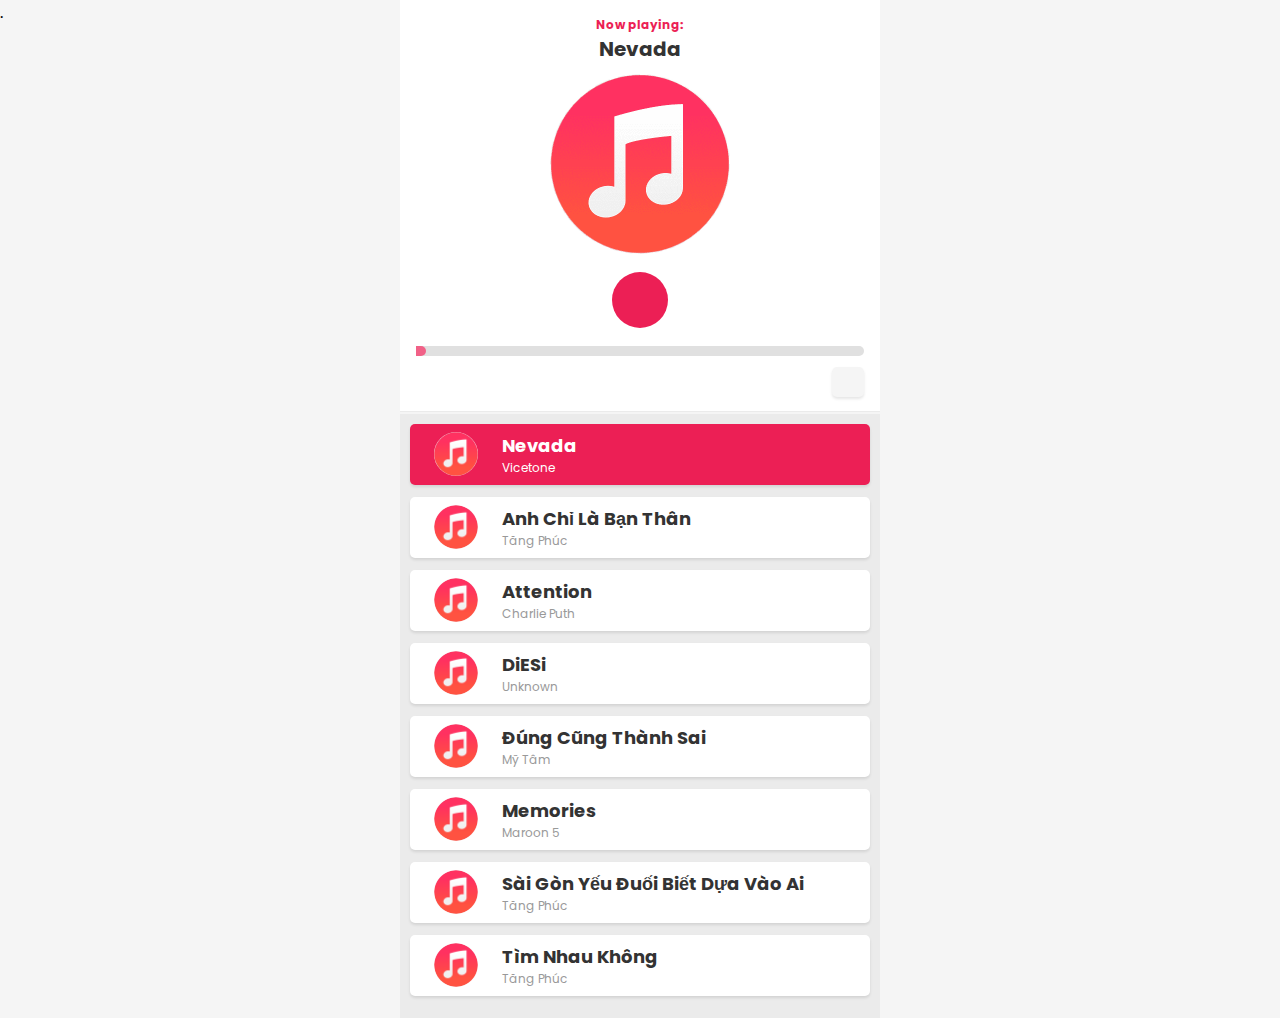
==== index.html @ ce7b5829 "post music player" ====
<!DOCTYPE html>
<html lang="en">

<head>
    <meta name="viewport" content="width=device-width, initial-scale=1.0">
    <title>MP6 VN</title>
    <link rel="stylesheet" href="https://cdnjs.cloudflare.com/ajax/libs/font-awesome/5.15.2/css/all.min.css"
        integrity="sha512-HK5fgLBL+xu6dm/Ii3z4xhlSUyZgTT9tuc/hSrtw6uzJOvgRr2a9jyxxT1ely+B+xFAmJKVSTbpM/CuL7qxO8w=="
        crossorigin="anonymous" />
    <link rel="shortcut icon" type="image/jpg" href="./Thumbnail/Zeref.jpg" />
    <link rel="preconnect" href="https://fonts.gstatic.com">
    <link href="https://fonts.googleapis.com/icon?family=Material+Icons" rel="stylesheet">
    <link href="https://fonts.googleapis.com/css2?family=Poppins:wght@300;400;600&display=swap" rel="stylesheet">
    <link rel="stylesheet" href="./musicPlayer.css">
    <link rel="stylesheet" href="./form.css">
    <link rel="stylesheet" href="./option.css">
</head>
.

<body>
    <div class="form-body">
        <form action="#" name="form-1">
            <div class="container">
                <form action="#" name="form-2">
                    <div class="song-details">
                        <div class="input-box">
                            <span class="details">Tên bài hát</span>
                            <input type="text" placeholder="Tên bài hát..." required>
                        </div>
                        <div class="input-box">
                            <span class="details">Tên ca sĩ</span>
                            <input type="text" placeholder="Tên ca sĩ..." required>
                        </div>
                    </div>
                    <div class="upload-file">
                        <input type="file" id="file" accept="audio/*, .mp4" required>
                        <label for="file">
                            <div class="upload">
                                <i class="fas fa-arrow-circle-up"></i>
                                <span>Upload</span>
                            </div>
                        </label>
                        <span id="file-name"></span>
                    </div>
                    <div class="confirm">
                        <button id="btn-cancel">Hủy</button>
                        <button id="btn-ok">Thêm</button>
                    </div>
                </form>
            </div>
        </form>
    </div>
    <div class="player">
        <!-- Dashboard -->
        <div class="dashboard">
            <!-- Header -->
            <header>
                <h4>Now playing:</h4>
                <h2>String 57th & 9th</h2>
            </header>

            <!-- CD -->
            <div class="cd">
                <div class="cd-thumb"
                    style="background-image: url('https://i.ytimg.com/vi/jTLhQf5KJSc/maxresdefault.jpg')">
                </div>
            </div>

            <!-- Control -->
            <div class="control">
                <div class="btn btn-repeat">
                    <i class="fas fa-redo"></i>
                </div>
                <div class="btn btn-prev">
                    <i class="fas fa-step-backward"></i>
                </div>
                <div class="btn btn-toggle-play">
                    <i class="fas fa-pause icon-pause"></i>
                    <i class="fas fa-play icon-play"></i>
                </div>
                <div class="btn btn-next">
                    <i class="fas fa-step-forward"></i>
                </div>
                <div class="btn btn-random">
                    <i class="fas fa-random"></i>
                </div>
            </div>

            <input id="progress" class="progress" type="range" value="0" step="1" min="0" max="100">
            <!-- <div class="progress-bar">
                <div class="progress-done">
                </div>
            </div> -->
            <span class="volume-change">
                <i class="fas fa-volume-up"></i> <!-- normal -->
                <i class="fas fa-volume-mute"></i>
                <i class="fas fa-volume-down"></i>
                <input id="volume" class="volume" type="range" value="1" step="0.1" min="0" max="1">
            </span>

            <!-- Import new song into Playlist -->
            <span class="file-upload">
                <input type="input" id="show-form" style="display: none">
                <label for="show-form">
                    <div class="upload">
                        <i class="fas fa-plus"></i>
                    </div>
                </label>
            </span>

            <audio id="audio" src=""></audio>
        </div>

        <!-- Import new song into Playlist -->
        <!-- <div class="file-upload">
            <input type="input" id="show-form" style="display: none">
            <label for="show-form">
                <div class="upload">
                    <i class="fas fa-plus"></i>
                </div>
            </label>
        </div> -->
        <!-- Playlist -->
        <div class="playlist">
            <div class="song">
                <div class="thumb"
                    style="background-image: url('https://i.ytimg.com/vi/jTLhQf5KJSc/maxresdefault.jpg')">
                </div>
                <div class="body">
                    <h3 class="title">Music name</h3>
                    <p class="author">Singer</p>
                </div>
                <div class="option">
                    <i class="fas fa-minus-circle"></i>
                </div>
            </div>
        </div>
    </div>
    <script type="module" src="./addSong.js"></script>
    <script type="module" src="./musicPlayer.js"></script>

    <!-- Design from: https://static.collectui.com/shots/3671744/musicloud-revolutionary-app-for-music-streaming-large -->
</body>

</html>
---- musicPlayer.css ----
:root {
    --primary-color: #ec1f55;
    --text-color: #333;
  }
  @media (max-width: 46.1875em) {
    .playlist {
        margin-top: 95% !important;
    }
  }
  
  * {
    padding: 0;
    margin: 0;
    box-sizing: inherit;
  }
  
  body {
    background-color: #f5f5f5;
  }
  
  html {
    box-sizing: border-box;
    font-family: "Poppins", sans-serif;
  }
  
  .player {
    position: relative;
    max-width: 480px;
    margin: 0 auto;
  }
  
  .player .icon-pause {
    display: none;
  }
  
  .player.playing .icon-pause {
    display: inline-block;
  }
  
  .player.playing .icon-play {
    display: none;
  }
  
  .dashboard {
    padding: 16px 16px 14px;
    background-color: #fff;
    position: fixed;
    top: 0;
    width: 100%;
    max-width: 480px;
    border-bottom: 1px solid #ebebeb;
    z-index: 1;
  }
  
  /* HEADER */
  header {
    text-align: center;
    margin-bottom: 10px;
  }
  
  header h4 {
    color: var(--primary-color);
    font-size: 12px;
  }
  
  header h2 {
    color: var(--text-color);
    font-size: 20px;
  }
  
  /* CD */
  .cd {
    display: flex;
    margin: auto;
    width: 200px;
  }
  
  .cd-thumb {
    width: 90%;
    height: 100%;
    padding-top: 90%;
    border-radius: 50%;
    background-color: #333;
    background-size: cover;
    margin: auto;
  }
  
  /* CONTROL */
  .control {
    display: flex;
    align-items: center;
    justify-content: space-around;
    padding: 18px 0 8px 0;
  }
  
  .control .btn {
    color: #666;
    padding: 18px;
    font-size: 18px;
    justify-content: center;
  }
  
  .control .btn.active {
    color: var(--primary-color);
  }
  
  .control .btn-toggle-play {
    width: 56px;
    height: 56px;
    border-radius: 50%;
    font-size: 24px;
    color: #fff;
    display: flex;
    align-items: center;
    justify-content: center;
    background-color: var(--primary-color);
  }
  
  .progress {
    /* display: none; */
    width: 100%;
    -webkit-appearance: none;
    height: 10px;
    background: #d3d3d3;
    outline: none;
    opacity: 0.7;
    -webkit-transition: 0.2s;
    transition: opacity 0.2s;
    border-radius: 20px;
    cursor: pointer;
  }
  .progress:hover {
    height: 11px;
    box-shadow: 0 3px 3px -5px #d3d3d3, 0 2px 5px #d3d3d3;
  }
  .progress:hover::-webkit-slider-thumb {
    height: 17px;
    width: 17px;
    border-radius: 50%;
  }
  .progress::-webkit-slider-thumb {
    -webkit-appearance: none;
    appearance: none;
    width: 10px;
    height: 10px;
    background-color: var(--primary-color);
    border-top-right-radius: 20px;
    border-bottom-right-radius: 20px;
    cursor: pointer;
  }
/* 
  .progress-bar {
    background-color: #d8d8d8;
    border-radius: 20px;
    margin-top: 10px;
    margin-bottom: 5px;
    height: 6px;
    width: 100%;
    cursor: pointer;
  }
  .progress-done {
    background-color: var(--primary-color);
    box-shadow: 0 3px 3px -5px var(--primary-color), 0 2px 5px var(--primary-color);
    border-radius: 20px;
    display: flex;
    align-items: center;
    height: 100%;
    width: 0%;
    transition: all 0.3s ease;
  }
  .progress-bar:hover,
  .progress-done:hover {
    height: 8px;
  } */

  /* UPLOAD */
  .file-upload {
    height: 40px;
    margin-top: 380px;
    background-color: #fff;
    /* position: relative; */
  }
  .upload {
    float: right;
    width: 0px;
    height: 30px;
    display: flex;
    align-items: center;
    margin-top: 4px;
    background-color: #f5f5f5;
    padding: 8px 16px;
    border-radius: 5px;
    box-shadow: 0 2px 3px rgba(0, 0, 0, 0.1);
  }
  .upload i {
    margin-left: -7px;
  }

  /* PLAYLIST */
  .playlist {
    margin-top: 81%;
    padding: 10px;
    background-color: #ebebeb;
  }
  
  .song {
    display: flex;
    align-items: center;
    margin-bottom: 12px;
    background-color: #fff;
    padding: 8px 16px;
    border-radius: 5px;
    box-shadow: 0 2px 3px rgba(0, 0, 0, 0.1);
  }
  
  .song.active {
    background-color: var(--primary-color);
  }
  
  .song:active {
    opacity: 0.8;
  }
  
  .song.active .option,
  .song.active .author,
  .song.active .title {
    color: #fff;
  }
  
  .song .thumb {
    width: 44px;
    height: 44px;
    border-radius: 50%;
    background-size: cover;
    margin: 0 8px;
  }
  
  .song .body {
    flex: 1;
    padding: 0 16px;
  }
  
  .song .title {
    font-size: 18px;
    color: var(--text-color);
  }
  
  .song .author {
    font-size: 12px;
    color: #999;
  }
  
  .song .option {
    position: relative;
    color: #999;
    font-size: 18px;
  }
  /* VOLUME */
  .volume-change{
    color: #666;
    font-size: 18px;
    justify-content: center;
    align-items: center;
    cursor: pointer;
  }
  .volume-change:hover {
    color: #333;
    font-size: 20px;
    justify-content: center;
    align-items: center;
  }
  .volume-change .fa-volume-mute,
  .volume-change .fa-volume-down {
    display: none;
  }
  #volume {
    display: none;
    width: 30%;
    -webkit-appearance: none;
    height: 7px;
    background: linear-gradient(90deg, var(--primary-color) 0%, #d3d3d3 0%);
    outline: none;
    opacity: 0.7;
    -webkit-transition: 0.2s;
    transition: opacity 0.2s;
    border-radius: 20px;
    cursor: pointer;
    margin-left: 3px;
  }
  
  #volume::-webkit-slider-thumb {
    -webkit-appearance: none;
    appearance: none;
    width: 13px;
    height: 13px;
    background-color: var(--primary-color);
    border-radius: 50%;
    cursor: pointer;
  }
  #volume::-moz-range-thumb {
    width: 13px;
    height: 13px;
    background: var(--primary-color);
    border-radius: 50%;
    cursor: pointer;
  }
---- form.css ----
.form-body {
    /* font-family: -apple-system, BlinkMacSystemFont, 'Segoe UI', Roboto, Oxygen, Ubuntu, Cantarell, 'Open Sans', 'Helvetica Neue', sans-serif; */
    /* display: flex; */
    height: 100vh;
    width: 100%;
    justify-content: center;
    align-items: center;
    background-color: rgba(0, 0, 0, 0.5);
    position: fixed;
    top: 0px;
    z-index: 2;
    display: none;
}
.container {
    /* max-width: 480px; */
    width: 480px;
    background: linear-gradient(180deg, #fac9d4, #dbdbdb);
    /* background: url('./Thumbnail/form-background.png'); */
    padding: 25px 30px;
    border-radius: 5px;
    border: 1px solid #ec1f55;
}
.container form .song-details {
    display: flex;
    flex-wrap: wrap;
    justify-content: space-between;
    margin: 20px 0 12px 0;
}
form .song-details .input-box {
    margin-bottom: 15px;
    width: calc(50% - 20px);
}
.song-details .input-box .details {
    display: block;
    font-weight: 500;
    margin-bottom: 5px;
}
.song-details .input-box input {
    height: 35px;
    width: 100%;
    outline-color: none;
    border-radius: 5px;
    border: 1px solid #ccc;
    padding-left: 5px;
    font-size: 16px;
    border-bottom-width: 1.5px;
    transition: all 0.3s ease;
}
.song-details .input-box input:focus,
.song-details .input-box input:valid {
    border-color: #ec1f55;
    outline: none;
}
#file {
    display: none;
}
.upload-file {
    height: 36px;
    margin-bottom: 15px;
    /* margin-top: -5px; */
}
.upload-file label {
    width: 90px;
    height: 32px;
    display: flex;
    align-items: center;
    background-color: #fff;
    border: 1px solid #ec1f55;
    color: #ec1f55;
    border-radius: 5px;
    box-shadow: 0 2px 3px rgba(0, 0, 0, 0.1);
    cursor: pointer;
}
.upload-file label:hover {
    width: 90px;
    height: 32px;
    display: flex;
    align-items: center;
    background-color: #ec1f55;
    color: #fff;
    border: 1px solid #ec1f55;
    border-radius: 5px;
    box-shadow: 0 2px 3px rgba(0, 0, 0, 0.1);
    transition: all 0.4s ease;
}
.upload-file label .upload{
    background: transparent;
    /* margin-left: -5px; */
    margin-top: 0;
}
.upload-file #file-name {
    display: flex;
    margin: -27px 0 0 100px;
}

form .confirm {
    height: 35px;
}
form .confirm button {
    height: 100%;
    width: 45%;
    outline: none;
    color: #fff;
    font-size: 18px;
    font-weight: 500;
    letter-spacing: 1px;
    border-radius: 5px;
    cursor: pointer;
}
form .confirm #btn-cancel {
    background: #fff;
    color: #ec1f55;
    border: 1px solid #ec1f55;
    margin-right: 37px;
}
form .confirm #btn-cancel:hover {
    background: #dbdbdb;
    transform: all 0.5s ease;
}
form .confirm #btn-ok {
    background: #ec1f55;
    border: 1px solid #ec1f55;
}
form .confirm #btn-ok:hover {
    background: #d1053c;
    border: 1px solid #ec1f55;
    transform: all 0.5s ease;
}
    /* #ec1f55 */
---- option.css ----
/* OPTIONS */
.song .option i {
    position: relative;
    font-size: 18px;
}
.song .option i:hover {
    font-size: 20px;
    color: black;
}
.song.active .option i:hover {
    font-size: 20px;
    color: #fff;
}
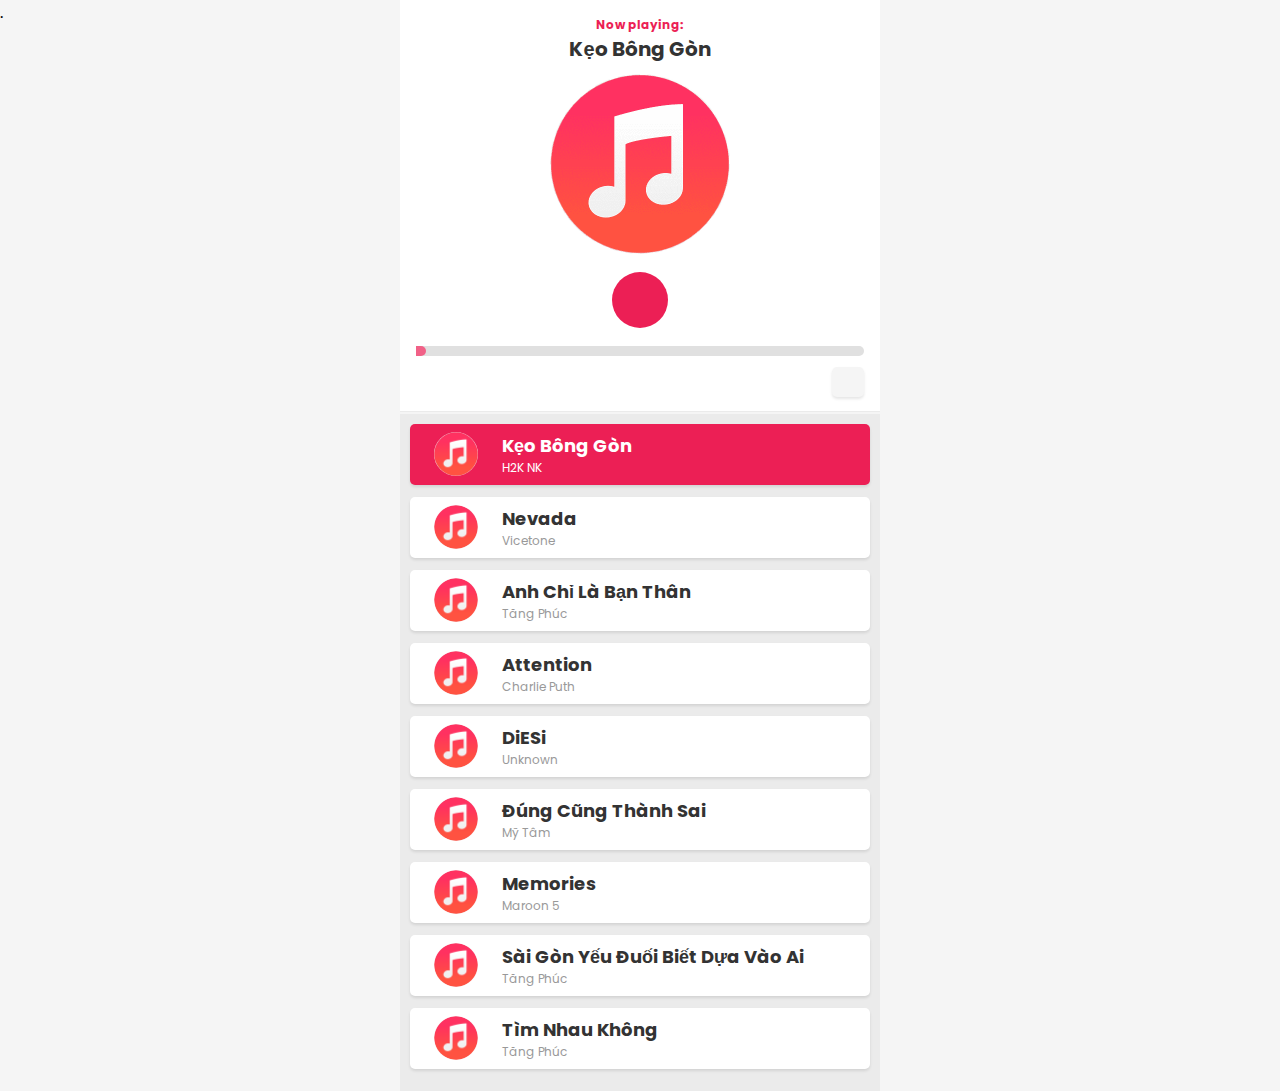
==== commit f55c54bb: "update" ====
--- a/index.html
+++ b/index.html
@@ -14,12 +14,13 @@
     <link rel="stylesheet" href="./musicPlayer.css">
     <link rel="stylesheet" href="./form.css">
     <link rel="stylesheet" href="./option.css">
+    <link rel="stylesheet" href="./responsive.css">
 </head>
 .
 
 <body>
     <div class="form-body">
-        <form action="#" name="form-1">
+        <form action="#" name="form-1" id="modal">
             <div class="container">
                 <form action="#" name="form-2">
                     <div class="song-details">
@@ -92,9 +93,9 @@
                 </div>
             </div> -->
             <span class="volume-change">
-                <i class="fas fa-volume-up"></i> <!-- normal -->
-                <i class="fas fa-volume-mute"></i>
-                <i class="fas fa-volume-down"></i>
+                <i class="volume-icon fas fa-volume-up"></i> <!-- normal -->
+                <i class="volume-icon fas fa-volume-mute"></i>
+                <i class="volume-icon fas fa-volume-down"></i>
                 <input id="volume" class="volume" type="range" value="1" step="0.1" min="0" max="1">
             </span>
 
--- a/musicPlayer.css
+++ b/musicPlayer.css
@@ -1,11 +1,6 @@
 :root {
     --primary-color: #ec1f55;
     --text-color: #333;
-  }
-  @media (max-width: 46.1875em) {
-    .playlist {
-        margin-top: 95% !important;
-    }
   }
   
   * {
--- a/form.css
+++ b/form.css
@@ -14,8 +14,8 @@
 .container {
     /* max-width: 480px; */
     width: 480px;
-    background: linear-gradient(180deg, #fac9d4, #dbdbdb);
-    /* background: url('./Thumbnail/form-background.png'); */
+    /* background: linear-gradient(180deg, #fac9d4, #dbdbdb); */
+    background: url('./Thumbnail/modal.jpg') top center / cover no-repeat;
     padding: 25px 30px;
     border-radius: 5px;
     border: 1px solid #ec1f55;
--- a/responsive.css
+++ b/responsive.css
@@ -0,0 +1,44 @@
+@media (max-width: 46.1875em) {
+    .dashboard {
+        padding: 16px;
+        min-height: 239px;
+        max-height: 348px;
+    }
+    .cd {
+        max-width: 120px;
+    }
+    #volume {
+        display: inline-block !important;
+        margin-left: 5px;
+        background: linear-gradient(90deg, #ec1f55 100%, #d3d3d3 100%);
+    }
+    .volume-icon {
+        padding: 4px;
+        margin-right: -10px;
+    }
+    .volume-change {
+        color: #333;
+        font-size: 20px !important;
+        justify-content: center;
+        align-items: center;
+    }
+    .playlist {
+        margin-top: 322px;
+    }
+    .song .title {
+        font-size: 14px;
+    }
+    #modal {
+        width: 100%;
+        padding: 0 16px;
+    }
+    #modal .song-details .input-box {
+        width: calc(80% - 20px);
+    }
+    #modal .confirm button {
+        width: 42%;
+    }
+    .container {
+        width: 100%;
+    }
+}